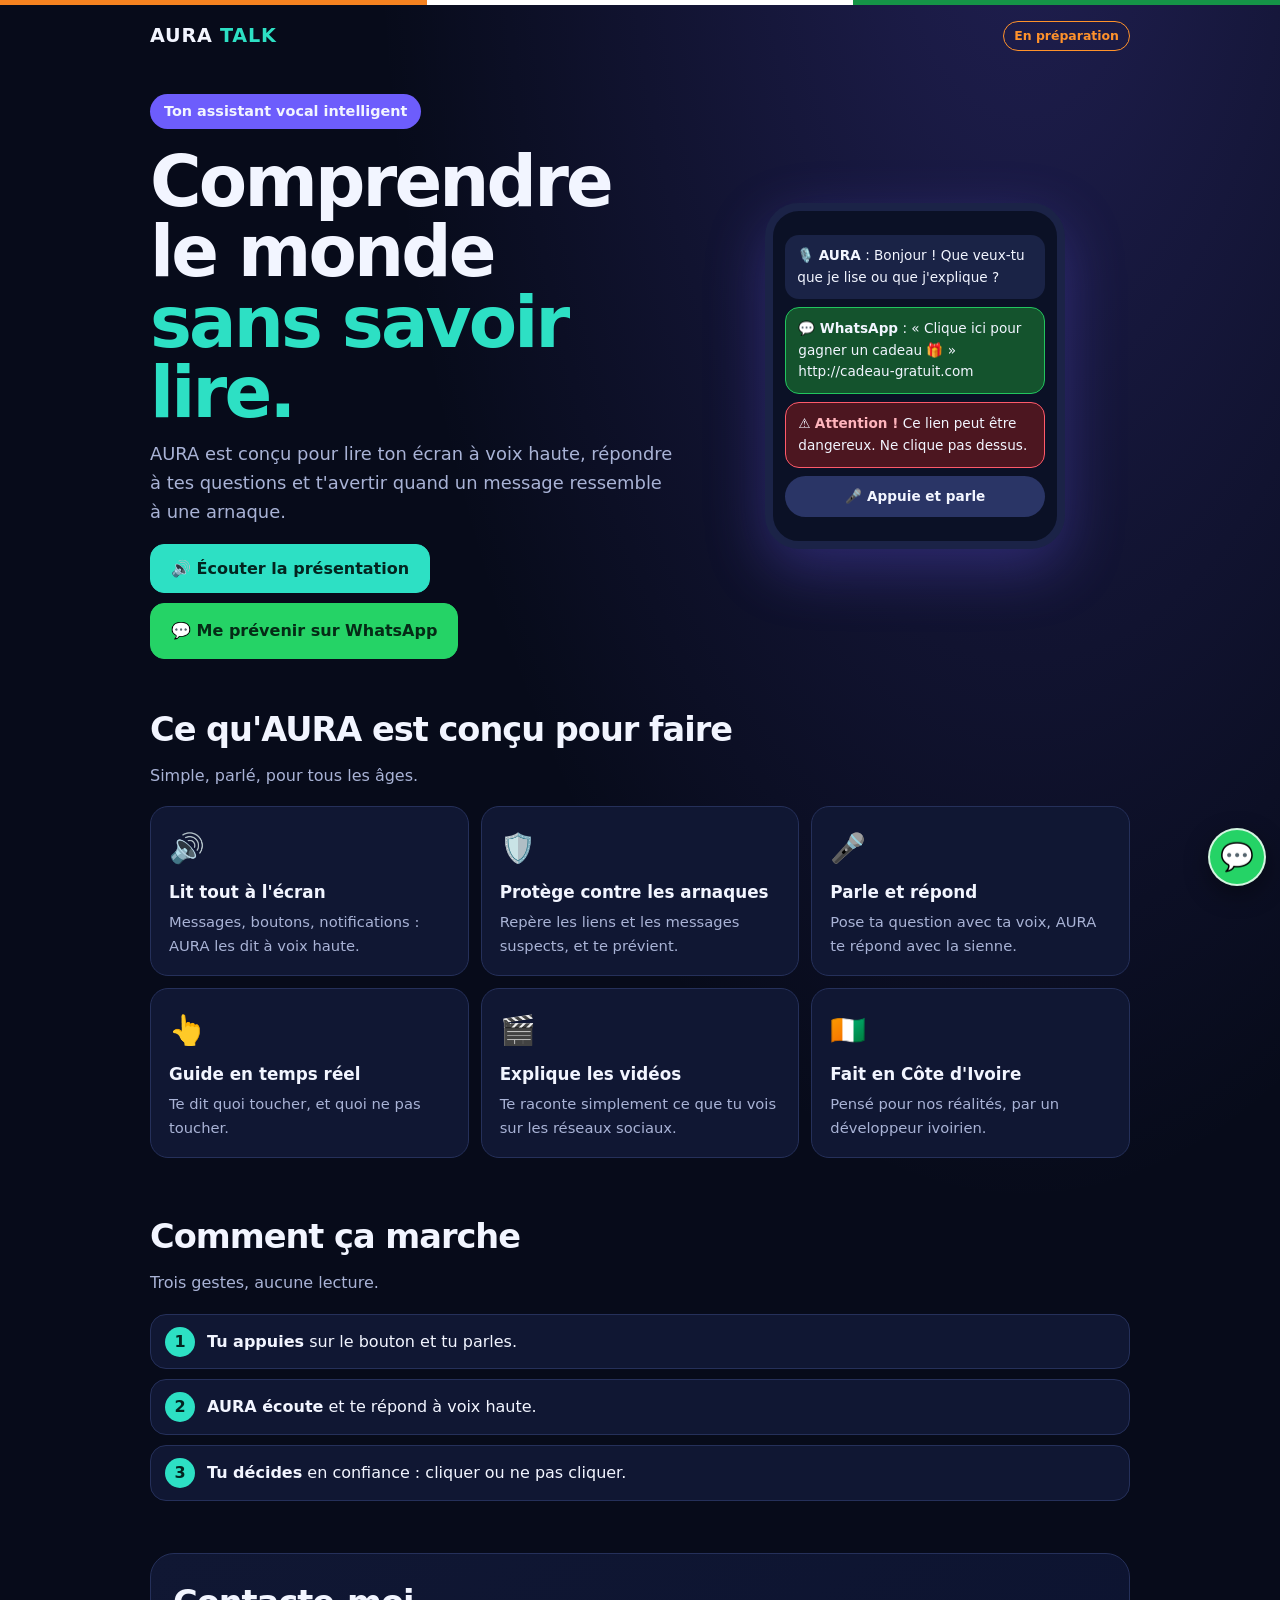
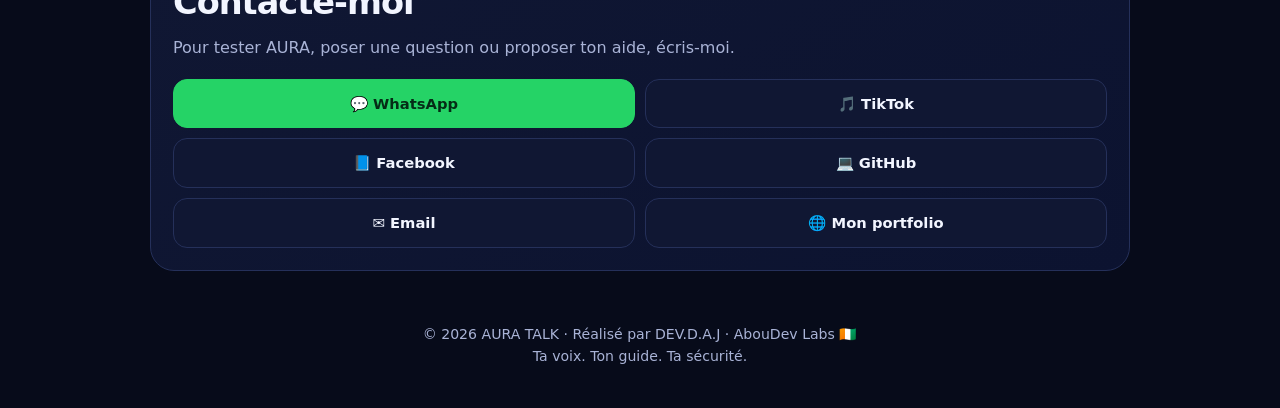
==== aura-talk/index.html @ 88a32a4a "page AURA TALK" ====
<!DOCTYPE html>
<html lang="fr">
<head>
<meta charset="UTF-8">
<meta name="viewport" content="width=device-width, initial-scale=1">
<meta name="theme-color" content="#070b1a">
<meta name="description" content="AURA TALK, ton assistant vocal : comprendre le monde sans savoir lire. Par DEV.D.A.J, AbouDev Labs.">
<title>AURA TALK — Ton assistant vocal | DEV.D.A.J</title>
<style>
:root{--bg:#070b1a;--card:#101733;--line:#25305a;--text:#f2f5ff;--muted:#a9b3d6;--teal:#2de0c4;--violet:#6d5dfc;--orange:#ff922b;--red:#ff5a6a}
*{box-sizing:border-box}
html{scroll-behavior:smooth}
body{margin:0;background:radial-gradient(ellipse at 80% -10%,rgba(109,93,252,.25),transparent 45%),var(--bg);color:var(--text);font:16px/1.6 system-ui,-apple-system,"Segoe UI",sans-serif}
a{color:inherit;text-decoration:none}
.flag{height:5px;display:flex}.flag span{flex:1}.flag span:nth-child(1){background:#f58220}.flag span:nth-child(2){background:#fff}.flag span:nth-child(3){background:#159447}
.wrap{width:min(calc(100% - 32px),980px);margin:0 auto}
.top{display:flex;justify-content:space-between;align-items:center;padding:16px 0}
.logo{font-weight:900;letter-spacing:.04em;font-size:1.2rem}.logo b{color:var(--teal)}
.badge{font-size:.78rem;border:1px solid var(--orange);color:var(--orange);padding:4px 10px;border-radius:999px;font-weight:700}
.hero{padding:26px 0 18px;display:grid;gap:26px}
@media(min-width:800px){.hero{grid-template-columns:1.1fr .9fr;align-items:center}}
h1{font-size:clamp(2.4rem,9vw,4.4rem);line-height:1;margin:0 0 12px;letter-spacing:-.04em}
h1 span{color:var(--teal)}
.lead{color:var(--muted);font-size:1.12rem;margin:0 0 18px}
.pill{display:inline-block;background:var(--violet);padding:6px 14px;border-radius:999px;font-weight:700;font-size:.9rem;margin-bottom:18px}
.btns{display:flex;flex-wrap:wrap;gap:10px}
.btn{display:inline-flex;align-items:center;justify-content:center;gap:8px;padding:14px 20px;border-radius:14px;border:1px solid var(--line);background:var(--card);color:var(--text);font-weight:800;font-size:1rem;cursor:pointer;font-family:inherit}
.btn.main{background:var(--teal);color:#032520;border-color:var(--teal)}
.btn.wa{background:#25d366;color:#052b16;border-color:#25d366}
.btn.talking{animation:pulse 1s infinite}
@keyframes pulse{50%{transform:scale(1.04)}}
.phone{max-width:300px;margin:0 auto;border:8px solid #1b2347;border-radius:34px;background:#0b1126;padding:16px 12px;box-shadow:0 20px 60px rgba(109,93,252,.3)}
.bubble{border-radius:14px;padding:10px 12px;font-size:.85rem;margin:8px 0}
.b1{background:#1a2346}
.b2{background:#14532d;border:1px solid #22c55e}
.b3{background:#4c1620;border:1px solid var(--red)}
.b3 b{color:#ffb4bc}
.b4{background:#2a3566;text-align:center;font-weight:700;border-radius:999px}
section{padding:26px 0}
h2{font-size:clamp(1.5rem,5vw,2.1rem);margin:0 0 6px;letter-spacing:-.03em}
.sub{color:var(--muted);margin:0 0 18px}
.grid{display:grid;gap:12px;grid-template-columns:1fr}
@media(min-width:600px){.grid{grid-template-columns:1fr 1fr}}
@media(min-width:900px){.grid{grid-template-columns:repeat(3,1fr)}}
.card{background:var(--card);border:1px solid var(--line);border-radius:18px;padding:18px}
.card .ic{font-size:1.8rem}
.card h3{margin:8px 0 4px;font-size:1.05rem}
.card p{margin:0;color:var(--muted);font-size:.92rem}
.steps{counter-reset:s;display:grid;gap:10px}
.step{background:var(--card);border:1px solid var(--line);border-radius:16px;padding:14px 16px 14px 56px;position:relative}
.step:before{counter-increment:s;content:counter(s);position:absolute;left:14px;top:50%;transform:translateY(-50%);width:30px;height:30px;border-radius:50%;background:var(--teal);color:#032520;display:grid;place-items:center;font-weight:900}
.contact{background:linear-gradient(145deg,var(--card),#0c1330);border:1px solid var(--line);border-radius:24px;padding:22px}
.links{display:grid;grid-template-columns:1fr 1fr;gap:10px;margin-top:14px}
.links .btn{font-size:.92rem;padding:12px 8px}
.note{color:var(--muted);font-size:.85rem;margin-top:14px}
footer{padding:26px 0 40px;color:var(--muted);font-size:.88rem;text-align:center}
.float{position:fixed;right:14px;bottom:14px;width:58px;height:58px;border-radius:50%;background:#25d366;display:grid;place-items:center;font-size:1.7rem;border:2px solid rgba(255,255,255,.8);box-shadow:0 8px 24px rgba(0,0,0,.4);z-index:20}
@media(prefers-reduced-motion:reduce){*{animation:none!important;scroll-behavior:auto}}
</style>
</head>
<body>
<div class="flag"><span></span><span></span><span></span></div>
<div class="wrap">
  <div class="top"><div class="logo">AURA <b>TALK</b></div><span class="badge">En préparation</span></div>

  <div class="hero">
    <div>
      <span class="pill">Ton assistant vocal intelligent</span>
      <h1>Comprendre le monde <span>sans savoir lire.</span></h1>
      <p class="lead">AURA est conçu pour lire ton écran à voix haute, répondre à tes questions et t'avertir quand un message ressemble à une arnaque.</p>
      <div class="btns">
        <button class="btn main" id="btnVoix" type="button">🔊 Écouter la présentation</button>
        <a class="btn wa" id="waMain" href="#" target="_blank" rel="noopener noreferrer">💬 Me prévenir sur WhatsApp</a>
      </div>
      <p class="note" id="voixMsg" hidden></p>
    </div>
    <div class="phone" aria-hidden="true">
      <div class="bubble b1">🎙️ <b>AURA</b> : Bonjour ! Que veux-tu que je lise ou que j'explique ?</div>
      <div class="bubble b2">💬 <b>WhatsApp</b> : « Clique ici pour gagner un cadeau 🎁 » http://cadeau-gratuit.com</div>
      <div class="bubble b3">⚠️ <b>Attention !</b> Ce lien peut être dangereux. Ne clique pas dessus.</div>
      <div class="bubble b4">🎤 Appuie et parle</div>
    </div>
  </div>

  <section id="fonctions">
    <h2>Ce qu'AURA est conçu pour faire</h2>
    <p class="sub">Simple, parlé, pour tous les âges.</p>
    <div class="grid">
      <div class="card"><div class="ic">🔊</div><h3>Lit tout à l'écran</h3><p>Messages, boutons, notifications : AURA les dit à voix haute.</p></div>
      <div class="card"><div class="ic">🛡️</div><h3>Protège contre les arnaques</h3><p>Repère les liens et les messages suspects, et te prévient.</p></div>
      <div class="card"><div class="ic">🎤</div><h3>Parle et répond</h3><p>Pose ta question avec ta voix, AURA te répond avec la sienne.</p></div>
      <div class="card"><div class="ic">👆</div><h3>Guide en temps réel</h3><p>Te dit quoi toucher, et quoi ne pas toucher.</p></div>
      <div class="card"><div class="ic">🎬</div><h3>Explique les vidéos</h3><p>Te raconte simplement ce que tu vois sur les réseaux sociaux.</p></div>
      <div class="card"><div class="ic">🇨🇮</div><h3>Fait en Côte d'Ivoire</h3><p>Pensé pour nos réalités, par un développeur ivoirien.</p></div>
    </div>
  </section>

  <section>
    <h2>Comment ça marche</h2>
    <p class="sub">Trois gestes, aucune lecture.</p>
    <div class="steps">
      <div class="step"><b>Tu appuies</b> sur le bouton et tu parles.</div>
      <div class="step"><b>AURA écoute</b> et te répond à voix haute.</div>
      <div class="step"><b>Tu décides</b> en confiance : cliquer ou ne pas cliquer.</div>
    </div>
  </section>

  <section id="contact">
    <div class="contact">
      <h2>Contacte-moi</h2>
      <p class="sub">Pour tester AURA, poser une question ou proposer ton aide, écris-moi.</p>
      <div class="links">
        <a class="btn wa" id="waLink" href="#" target="_blank" rel="noopener noreferrer">💬 WhatsApp</a>
        <a class="btn" href="https://www.tiktok.com/@aboujohan.dev" target="_blank" rel="noopener noreferrer">🎵 TikTok</a>
        <a class="btn" href="https://facebook.com/profile.php?id=61575741733606" target="_blank" rel="noopener noreferrer">📘 Facebook</a>
        <a class="btn" href="https://github.com/daboujohan-hub" target="_blank" rel="noopener noreferrer">💻 GitHub</a>
        <a class="btn" href="mailto:daboujohan@gmail.com">✉️ Email</a>
        <a class="btn" href="../">🌐 Mon portfolio</a>
      </div>
    </div>
  </section>

  <footer>© <span id="an">2026</span> AURA TALK · Réalisé par DEV.D.A.J · AbouDev Labs 🇨🇮<br>Ta voix. Ton guide. Ta sécurité.</footer>
</div>

<a class="float" id="waFloat" href="#" target="_blank" rel="noopener noreferrer" aria-label="Écrire sur WhatsApp">💬</a>

<script>
const NUM = '2250565961287'; // ← ton numéro WhatsApp, format international sans +
const wa = t => 'https://wa.me/' + NUM + '?text=' + encodeURIComponent(t);
document.getElementById('waMain').href = wa("Bonjour DEV.D.A.J, je veux être prévenu(e) quand AURA TALK sera disponible.");
document.getElementById('waLink').href = wa("Bonjour DEV.D.A.J, je viens de la page AURA TALK.");
document.getElementById('waFloat').href = wa("Bonjour DEV.D.A.J, je viens de la page AURA TALK.");
document.getElementById('an').textContent = new Date().getFullYear();

const TEXTE = "Bonjour ! Je suis Aura Tolk, ton assistant vocal. Je suis conçu pour t'aider à comprendre ton téléphone sans avoir besoin de lire. Je lis les messages à voix haute. Je te préviens quand un message ressemble à une arnaque. Et tu peux me parler, je te réponds. Pour être prévenu quand je serai prêt, touche le bouton vert, et écris à Dév D A J sur Ouatsapp. Merci !";
const synth = window.speechSynthesis, btn = document.getElementById('btnVoix'), msg = document.getElementById('voixMsg');
let parle = false;
btn.onclick = () => {
  if (!synth) { msg.hidden = false; msg.textContent = "Ce navigateur ne sait pas parler. Ouvre la page avec Chrome."; return; }
  if (parle) { synth.cancel(); parle = false; btn.classList.remove('talking'); btn.textContent = '🔊 Écouter la présentation'; return; }
  synth.cancel();
  const voix = synth.getVoices().find(v => (v.lang || '').toLowerCase().replace('_','-').startsWith('fr'));
  if (!voix && synth.getVoices().length) { msg.hidden = false; msg.textContent = "Pas de voix française sur ce téléphone. Réglages > Synthèse vocale > installer le français."; }
  const parts = TEXTE.match(/[^.!?]+[.!?]*/g) || [TEXTE];
  let k = 0;
  const fin = () => { parle = false; btn.classList.remove('talking'); btn.textContent = '🔊 Écouter la présentation'; };
  const un = () => {
    if (!parle) return;
    if (k >= parts.length) { fin(); return; }
    const u = new SpeechSynthesisUtterance(parts[k++].trim());
    u.lang = 'fr-FR'; if (voix) u.voice = voix; u.rate = 0.92;
    u.onend = un; u.onerror = fin;
    synth.speak(u);
  };
  parle = true; btn.classList.add('talking'); btn.textContent = '⏹ Arrêter'; un();
};
</script>
</body>
</html>
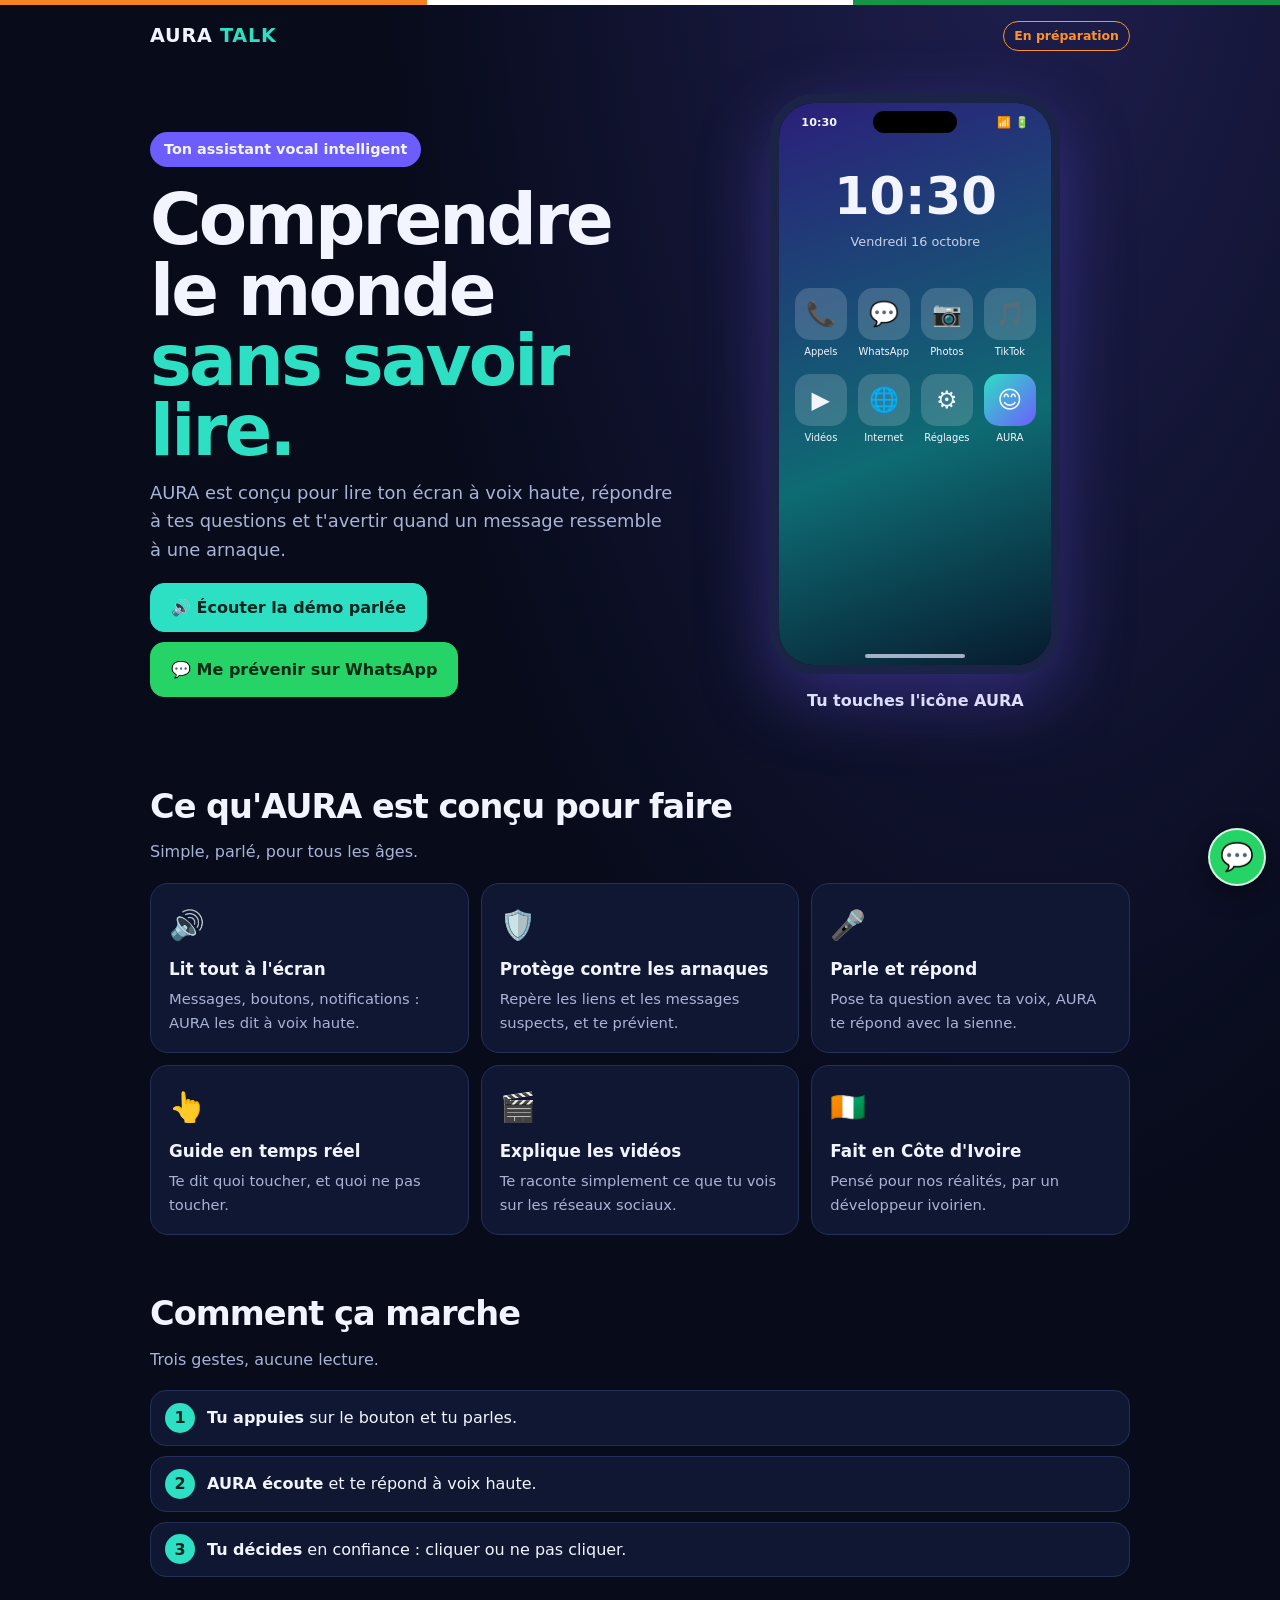
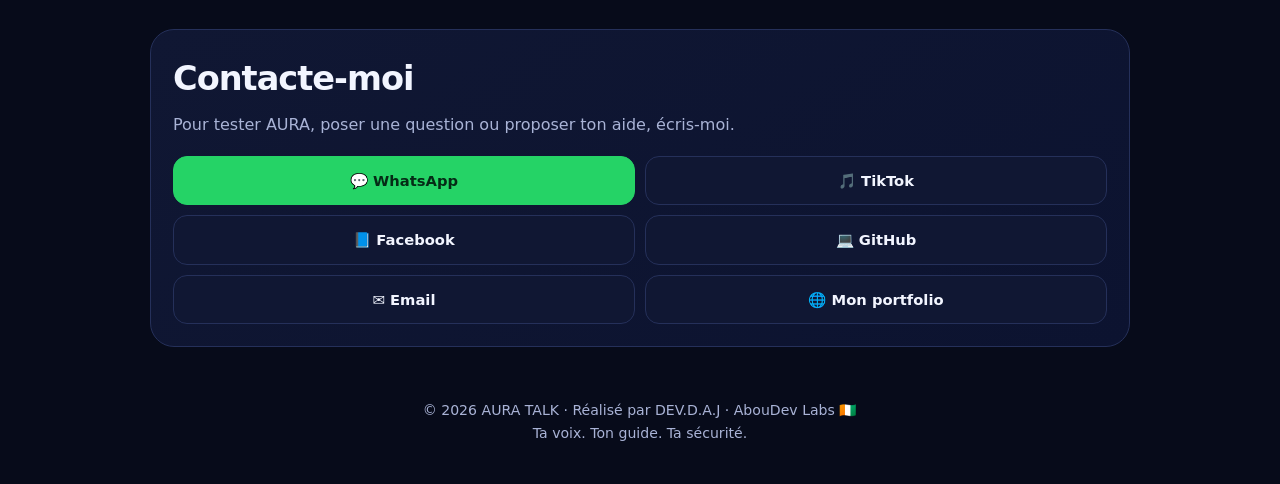
==== commit c7c7c360: "AURA TALK: démo automatique" ====
--- a/aura-talk/index.html
+++ b/aura-talk/index.html
@@ -56,6 +56,71 @@
 footer{padding:26px 0 40px;color:var(--muted);font-size:.88rem;text-align:center}
 .float{position:fixed;right:14px;bottom:14px;width:58px;height:58px;border-radius:50%;background:#25d366;display:grid;place-items:center;font-size:1.7rem;border:2px solid rgba(255,255,255,.8);box-shadow:0 8px 24px rgba(0,0,0,.4);z-index:20}
 @media(prefers-reduced-motion:reduce){*{animation:none!important;scroll-behavior:auto}}
+
+.phwrap{text-align:center}
+.ph{position:relative;width:min(290px,84vw);height:580px;margin:0 auto;border:9px solid #1b2347;border-radius:44px;background:#050816;overflow:hidden;box-shadow:0 24px 70px rgba(109,93,252,.35)}
+.nt{position:absolute;top:8px;left:50%;transform:translateX(-50%);width:84px;height:22px;background:#000;border-radius:14px;z-index:30}
+.sb{position:absolute;top:11px;left:22px;right:22px;display:flex;justify-content:space-between;font-size:.7rem;font-weight:700;z-index:29}
+.hb{position:absolute;bottom:7px;left:50%;transform:translateX(-50%);width:100px;height:4px;border-radius:4px;background:#e6e9ff;opacity:.7;z-index:30}
+.sc{position:absolute;inset:0;padding:50px 14px 28px;display:flex;flex-direction:column;gap:10px;opacity:0;pointer-events:none;transition:opacity .45s;background:#0a1030;text-align:left}
+.sc.on{opacity:1}
+.w1{background:linear-gradient(160deg,#2b1f7a,#0e6b73 60%,#071a2e);align-items:center}
+.ck{font-size:3.2rem;font-weight:800;line-height:1;margin-top:18px}
+.dt{font-size:.8rem;opacity:.8;margin-bottom:26px}
+.apps{display:grid;grid-template-columns:repeat(4,1fr);gap:14px 8px;width:100%}
+.ap{display:flex;flex-direction:column;align-items:center;gap:4px;font-size:.62rem}
+.ap i{display:grid;place-items:center;width:52px;height:52px;border-radius:15px;background:rgba(255,255,255,.16);font-size:1.5rem;font-style:normal}
+.ap.au i{background:linear-gradient(135deg,var(--teal),var(--violet))}
+.hd{display:flex;align-items:center;gap:10px;padding:8px 4px}
+.hd b{display:block}
+.hd small{color:var(--teal);font-size:.72rem}
+.av{width:38px;height:38px;border-radius:50%;display:grid;place-items:center;background:linear-gradient(135deg,var(--teal),var(--violet));font-size:1.2rem}
+.av.g{background:#25d366}
+.bb{max-width:86%;padding:10px 12px;border-radius:16px;font-size:.84rem;line-height:1.45}
+.bb.ai{background:#1a2346;border-bottom-left-radius:4px}
+.bb.me{background:var(--violet);margin-left:auto;border-bottom-right-radius:4px}
+.bb.ok{background:#14532d;border:1px solid #22c55e}
+.bb.msg{background:#14532d;border:1px solid #22c55e;max-width:94%}
+.bb.msg u{color:#9ff;word-break:break-all}
+.wv{display:flex;gap:4px;align-items:center;justify-content:center;height:60px;margin-top:6px}
+.wv i{width:5px;height:12px;border-radius:3px;background:var(--teal);animation:wv 1s infinite ease-in-out}
+.wv i:nth-child(2n){animation-delay:.15s}
+.wv i:nth-child(3n){animation-delay:.3s}
+.wv i:nth-child(5n){animation-delay:.45s}
+@keyframes wv{50%{height:46px}}
+.mic{margin:auto auto 6px;width:56px;height:56px;border-radius:50%;display:grid;place-items:center;font-size:1.5rem;background:linear-gradient(135deg,var(--teal),var(--violet));box-shadow:0 0 0 6px rgba(45,224,196,.15)}
+.rd{font-size:.8rem;color:var(--teal);text-align:center}
+.alert{margin-top:10px;background:#3a0f1a;border:1px solid var(--red);border-radius:18px;padding:18px 14px;text-align:center}
+.alert .sh{font-size:2.6rem}
+.alert h3{margin:6px 0 4px;color:#ffb4bc;font-size:1.3rem}
+.alert p{margin:0;font-size:.9rem}
+.dim{opacity:.5}
+.chip{align-self:flex-start;background:#1a2346;border:1px solid var(--line);border-radius:999px;padding:9px 14px;font-size:.8rem}
+.end{align-items:center;justify-content:center;text-align:center;background:radial-gradient(circle at 50% 35%,#1d2a6b,#050816 70%)}
+.end .lg{width:96px;height:96px;border-radius:26px;display:grid;place-items:center;font-size:3rem;background:linear-gradient(135deg,var(--teal),var(--violet))}
+.end h3{margin:14px 0 4px;font-size:1.6rem}
+.end p{margin:0;color:var(--muted)}
+.chips{display:flex;flex-wrap:wrap;gap:6px;justify-content:center;margin-top:16px}
+.chips span{font-size:.72rem;background:#1a2346;padding:6px 10px;border-radius:999px}
+.ty{display:flex;gap:5px;padding:12px 14px;background:#1a2346;border-radius:16px;width:62px}
+.ty i{width:8px;height:8px;border-radius:50%;background:var(--muted);animation:ty 1s infinite}
+.ty i:nth-child(2){animation-delay:.2s}
+.ty i:nth-child(3){animation-delay:.4s}
+@keyframes ty{50%{transform:translateY(-5px);opacity:.4}}
+.r1,.r2,.r3{opacity:0;transform:translateY(8px);transition:.4s}
+.s1 .r1,.s2 .r2,.s3 .r3{opacity:1;transform:none}
+.s3 .r2{display:none}
+.sc.on .rise{animation:rise .6s .5s both}
+@keyframes rise{from{opacity:0;transform:translateY(24px)}}
+.sc.on .pop{animation:popin .5s .3s both}
+@keyframes popin{from{opacity:0;transform:scale(.7)}}
+.fg{position:absolute;z-index:40;font-size:34px;opacity:0;left:50%;top:70%;transition:left .9s ease,top .9s ease,opacity .3s,transform .2s;pointer-events:none;filter:drop-shadow(0 3px 4px rgba(0,0,0,.4))}
+.fg.show{opacity:1}
+.fg.tap{transform:scale(.75)}
+.pu{animation:pu 1.1s infinite;border-radius:16px}
+.mic.pu{border-radius:50%}
+@keyframes pu{0%{box-shadow:0 0 0 0 rgba(45,224,196,.8)}100%{box-shadow:0 0 0 14px rgba(45,224,196,0)}}
+.cp{min-height:3em;margin:14px auto 0;max-width:290px;font-weight:700}
 </style>
 </head>
 <body>
@@ -74,11 +139,65 @@
       </div>
       <p class="note" id="voixMsg" hidden></p>
     </div>
-    <div class="phone" aria-hidden="true">
-      <div class="bubble b1">🎙️ <b>AURA</b> : Bonjour ! Que veux-tu que je lise ou que j'explique ?</div>
-      <div class="bubble b2">💬 <b>WhatsApp</b> : « Clique ici pour gagner un cadeau 🎁 » http://cadeau-gratuit.com</div>
-      <div class="bubble b3">⚠️ <b>Attention !</b> Ce lien peut être dangereux. Ne clique pas dessus.</div>
-      <div class="bubble b4">🎤 Appuie et parle</div>
+    <div class="phwrap">
+      <div class="ph" id="ph" aria-hidden="true">
+        <div class="nt"></div>
+        <div class="sb"><span>10:30</span><span>📶 🔋</span></div>
+
+        <section class="sc w1 on" id="a1">
+          <div class="ck">10:30</div><div class="dt">Vendredi 16 octobre</div>
+          <div class="apps">
+            <div class="ap"><i>📞</i>Appels</div>
+            <div class="ap"><i>💬</i>WhatsApp</div>
+            <div class="ap"><i>📷</i>Photos</div>
+            <div class="ap"><i>🎵</i>TikTok</div>
+            <div class="ap"><i>▶️</i>Vidéos</div>
+            <div class="ap"><i>🌐</i>Internet</div>
+            <div class="ap"><i>⚙️</i>Réglages</div>
+            <div class="ap au" id="tIcon"><i>😊</i>AURA</div>
+          </div>
+        </section>
+
+        <section class="sc" id="a2">
+          <div class="hd"><span class="av">😊</span><div><b>AURA</b><small>En écoute…</small></div></div>
+          <div class="bb ai rise">Bonjour ! Que veux-tu que je lise ou que je t'explique ?</div>
+          <div class="wv"><i></i><i></i><i></i><i></i><i></i><i></i><i></i><i></i><i></i><i></i><i></i></div>
+          <div class="mic">🎤</div>
+        </section>
+
+        <section class="sc" id="a3">
+          <div class="hd"><span class="av g">💬</span><div><b>WhatsApp</b><small>Nouveau message</small></div></div>
+          <div class="bb msg rise">Message de +225 07 00 00 00 00 :<br>« Clique ici pour gagner un cadeau 🎁 »<br><u>http://cadeau-gratuit.com</u></div>
+          <div class="rd">🔊 AURA lit le message…</div>
+          <div class="wv"><i></i><i></i><i></i><i></i><i></i><i></i><i></i><i></i><i></i><i></i><i></i></div>
+        </section>
+
+        <section class="sc" id="a4">
+          <div class="alert pop"><div class="sh">🛡️</div><h3>Attention !</h3><p>Ce lien peut être dangereux.<br>Ne clique pas dessus.</p></div>
+          <div class="bb msg dim">« Clique ici pour gagner un cadeau 🎁 »</div>
+          <div class="chip">📖 Lis le message</div>
+          <div class="chip">☝️ Dois-je cliquer ?</div>
+        </section>
+
+        <section class="sc" id="a5">
+          <div class="hd"><span class="av">😊</span><div><b>AURA</b><small>En écoute…</small></div></div>
+          <div class="bb me r1">Dois-je cliquer ?</div>
+          <div class="ty r2"><i></i><i></i><i></i></div>
+          <div class="bb ai ok r3">✅ Non. Ne clique pas. Supprime ce message.</div>
+          <div class="mic" id="tMic">🎤</div>
+        </section>
+
+        <section class="sc end" id="a6">
+          <div class="lg">😊</div>
+          <h3>AURA TALK</h3>
+          <p>Ta voix. Ton guide.<br>Ta sécurité.</p>
+          <div class="chips"><span>🗣️ Parle naturellement</span><span>👨‍👩‍👧 Pour tous</span></div>
+        </section>
+
+        <div class="fg" id="fg">👆</div>
+        <div class="hb"></div>
+      </div>
+      <p class="cp" id="cap"></p>
     </div>
   </div>
 
@@ -156,5 +275,6 @@
   parle = true; btn.classList.add('talking'); btn.textContent = '⏹ Arrêter'; un();
 };
 </script>
+<script src="demo.js?v=1"></script>
 </body>
 </html>
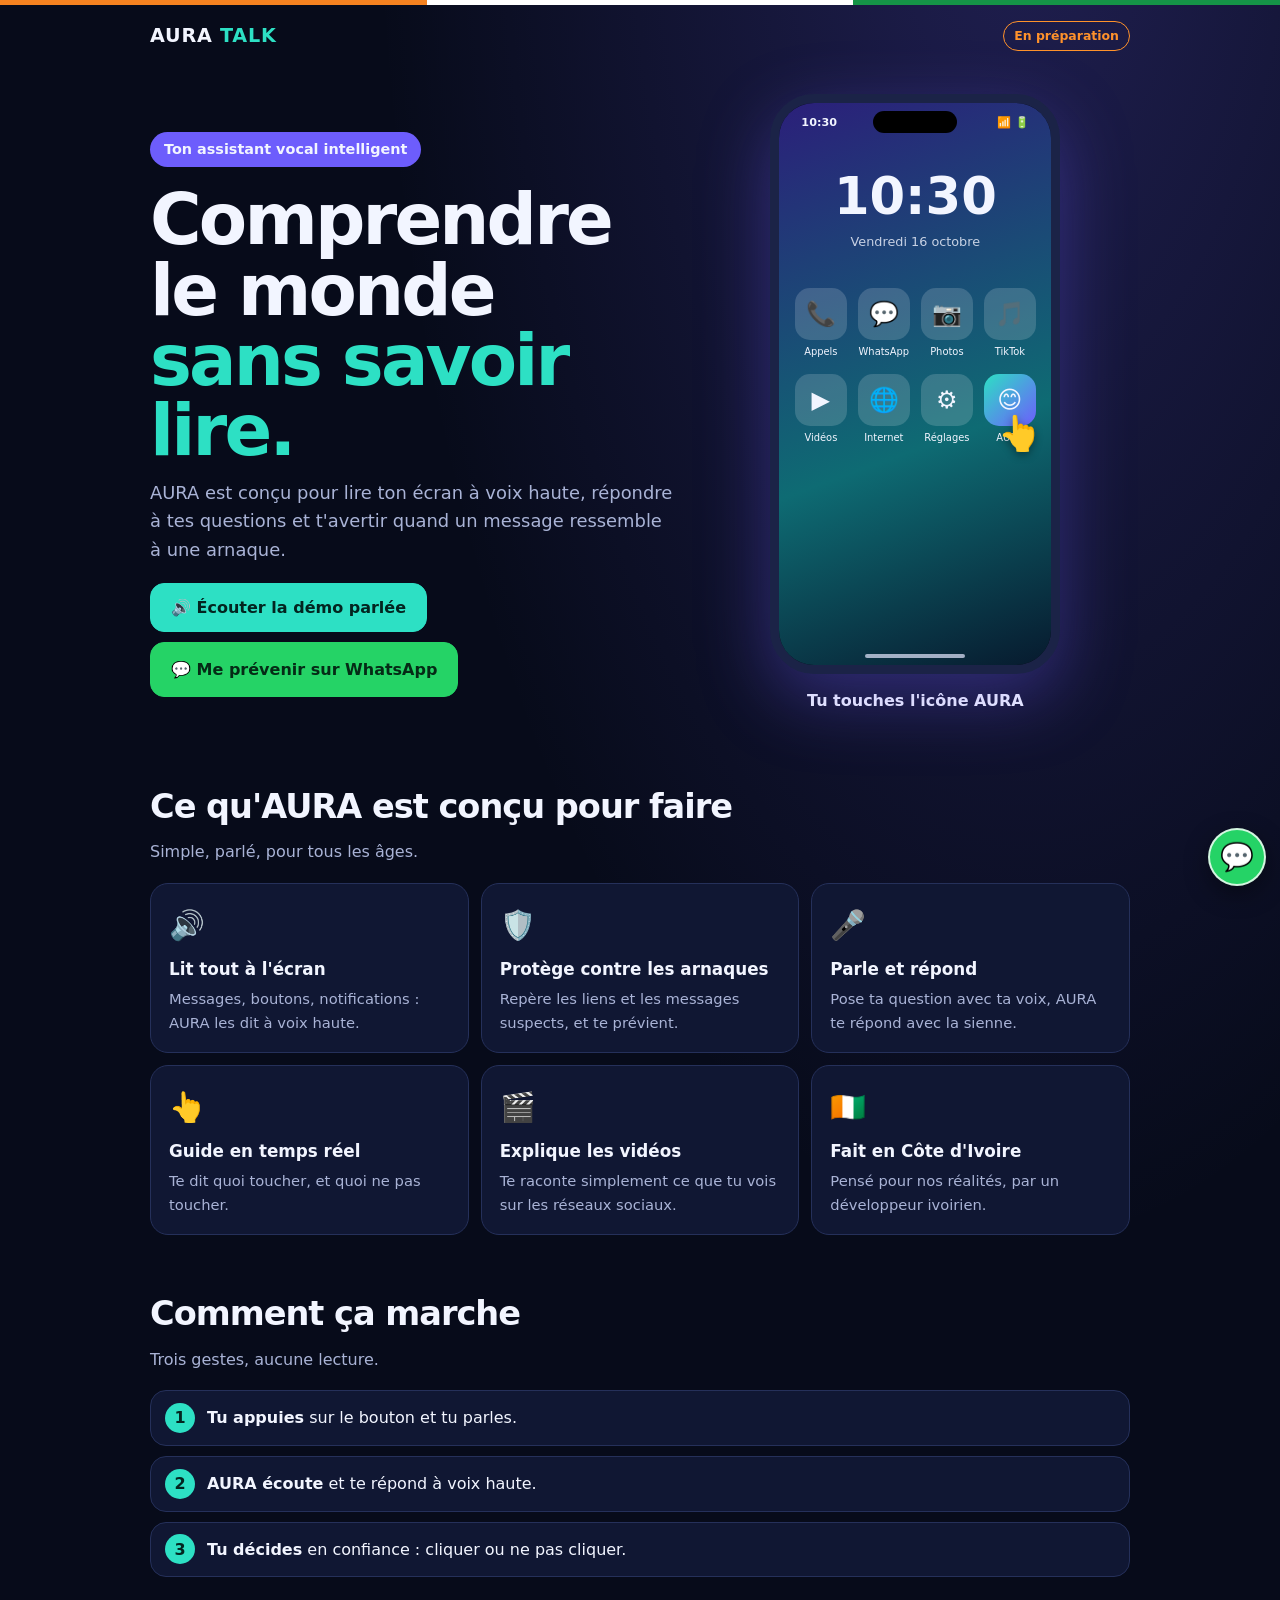
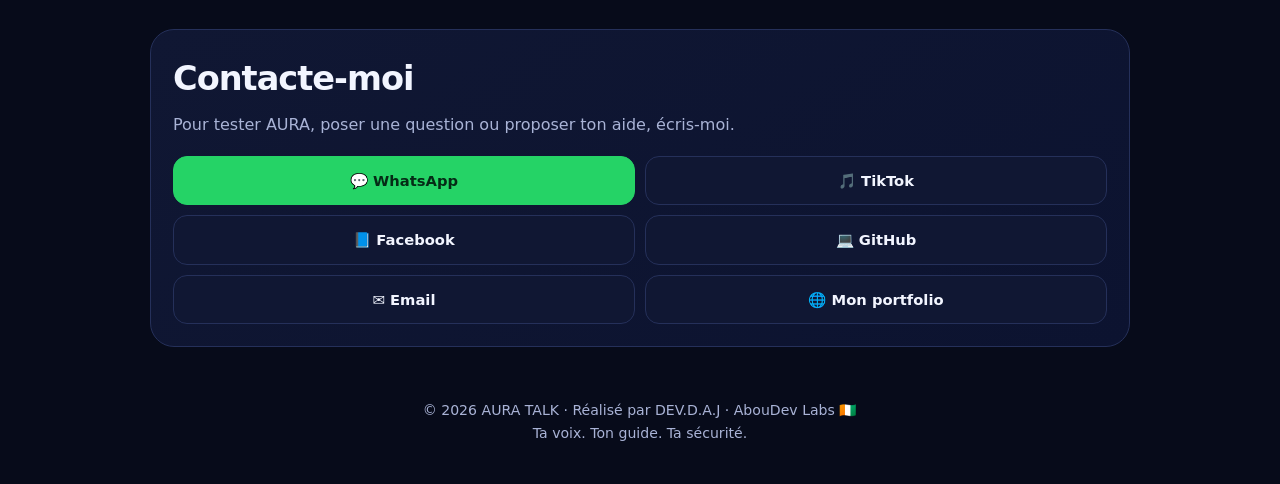
==== commit 08a87199: "démos installables, Bateau au portfolio" ====
--- a/aura-talk/index.html
+++ b/aura-talk/index.html
@@ -122,6 +122,9 @@
 @keyframes pu{0%{box-shadow:0 0 0 0 rgba(45,224,196,.8)}100%{box-shadow:0 0 0 14px rgba(45,224,196,0)}}
 .cp{min-height:3em;margin:14px auto 0;max-width:290px;font-weight:700}
 </style>
+<link rel="manifest" href="manifest.json">
+<link rel="icon" href="icon-192.png">
+<link rel="apple-touch-icon" href="icon-192.png">
 </head>
 <body>
 <div class="flag"><span></span><span></span><span></span></div>
@@ -276,5 +279,6 @@
 };
 </script>
 <script src="demo.js?v=1"></script>
+<script>if('serviceWorker' in navigator){navigator.serviceWorker.register('sw.js').catch(function(){});}</script>
 </body>
 </html>
